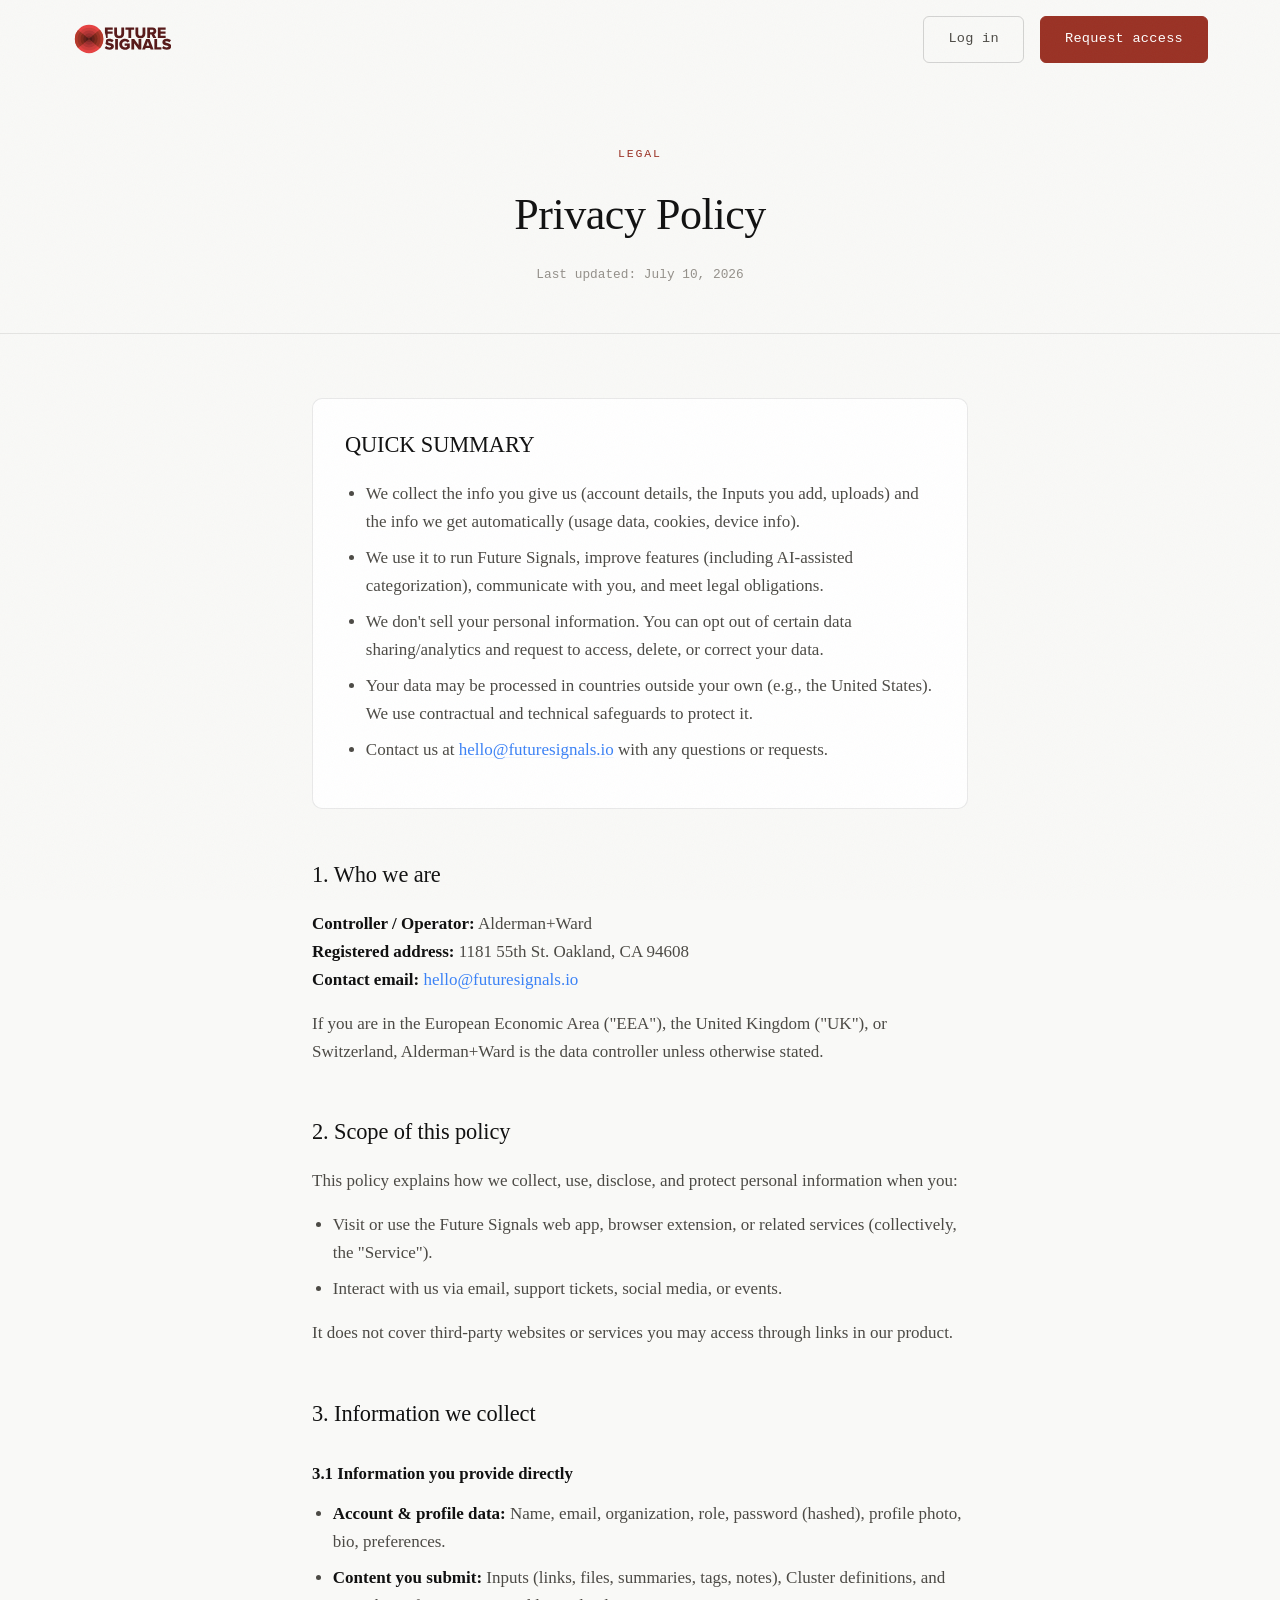
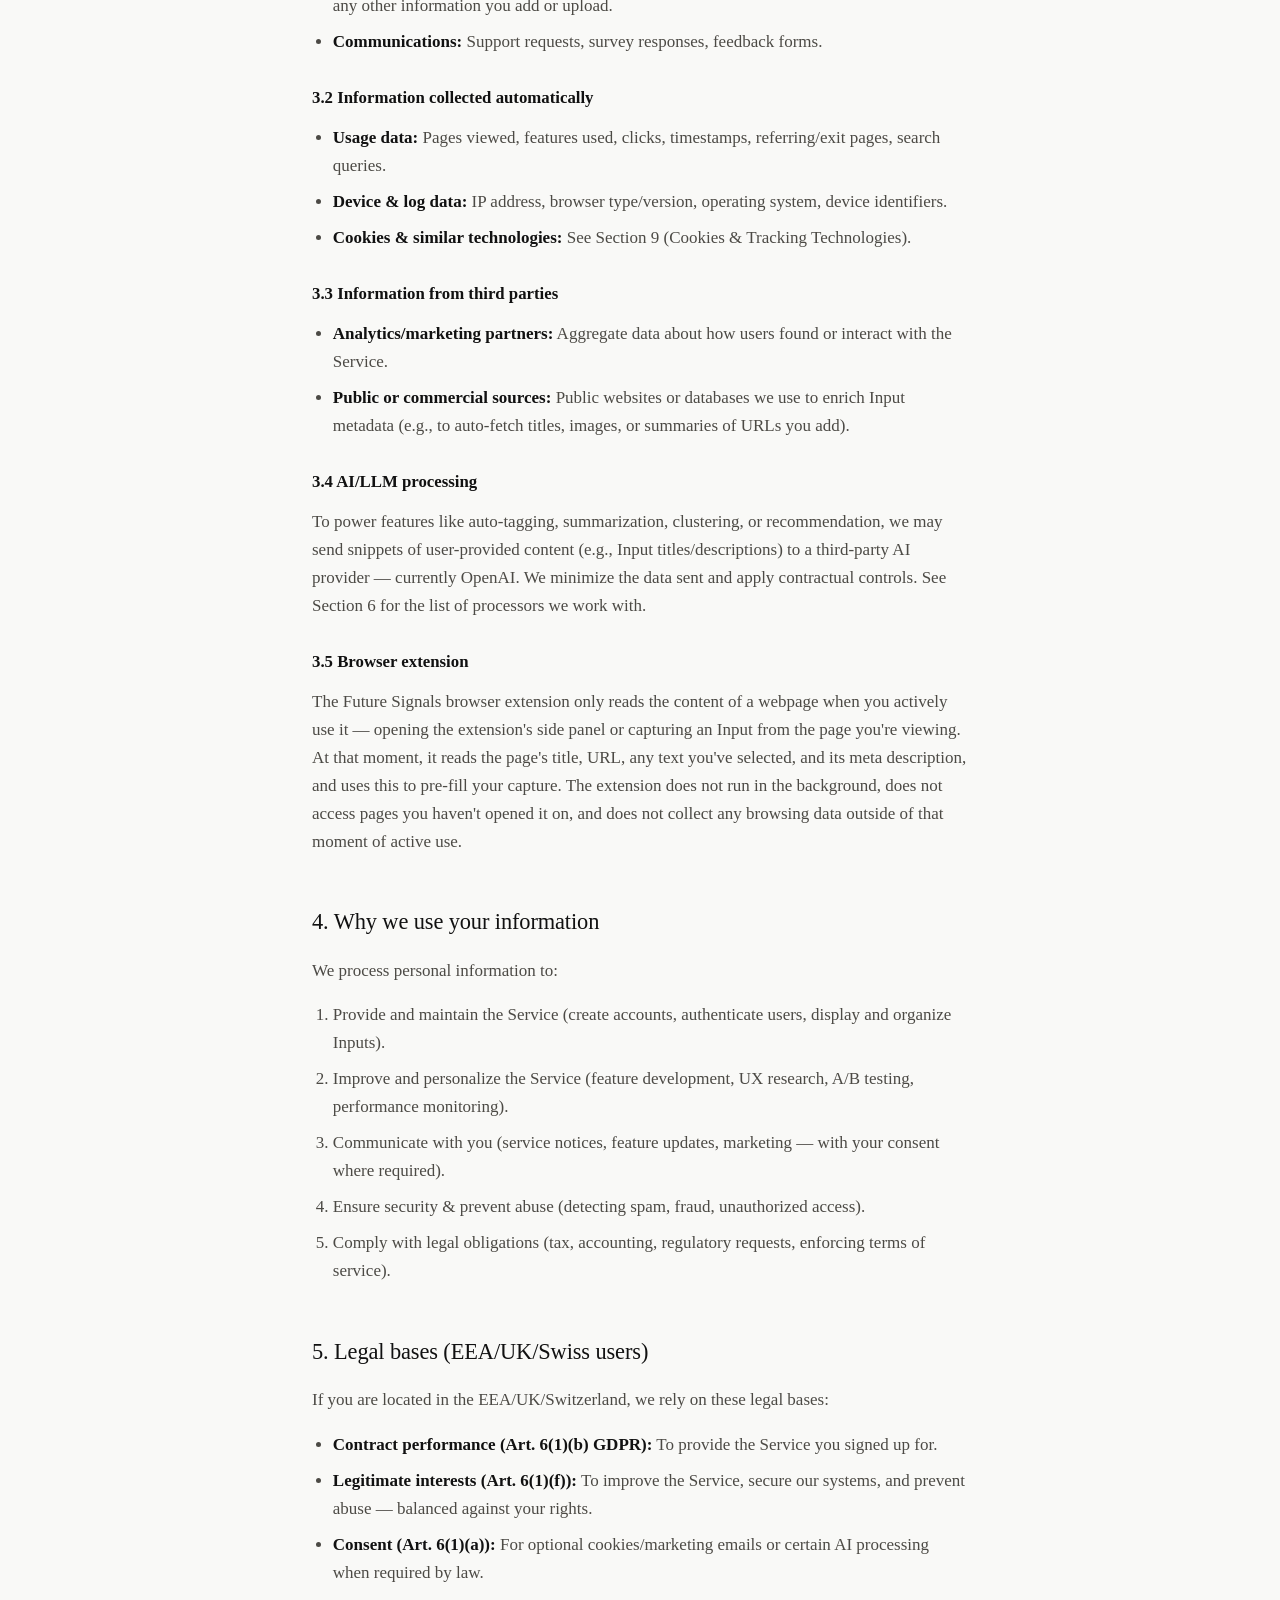
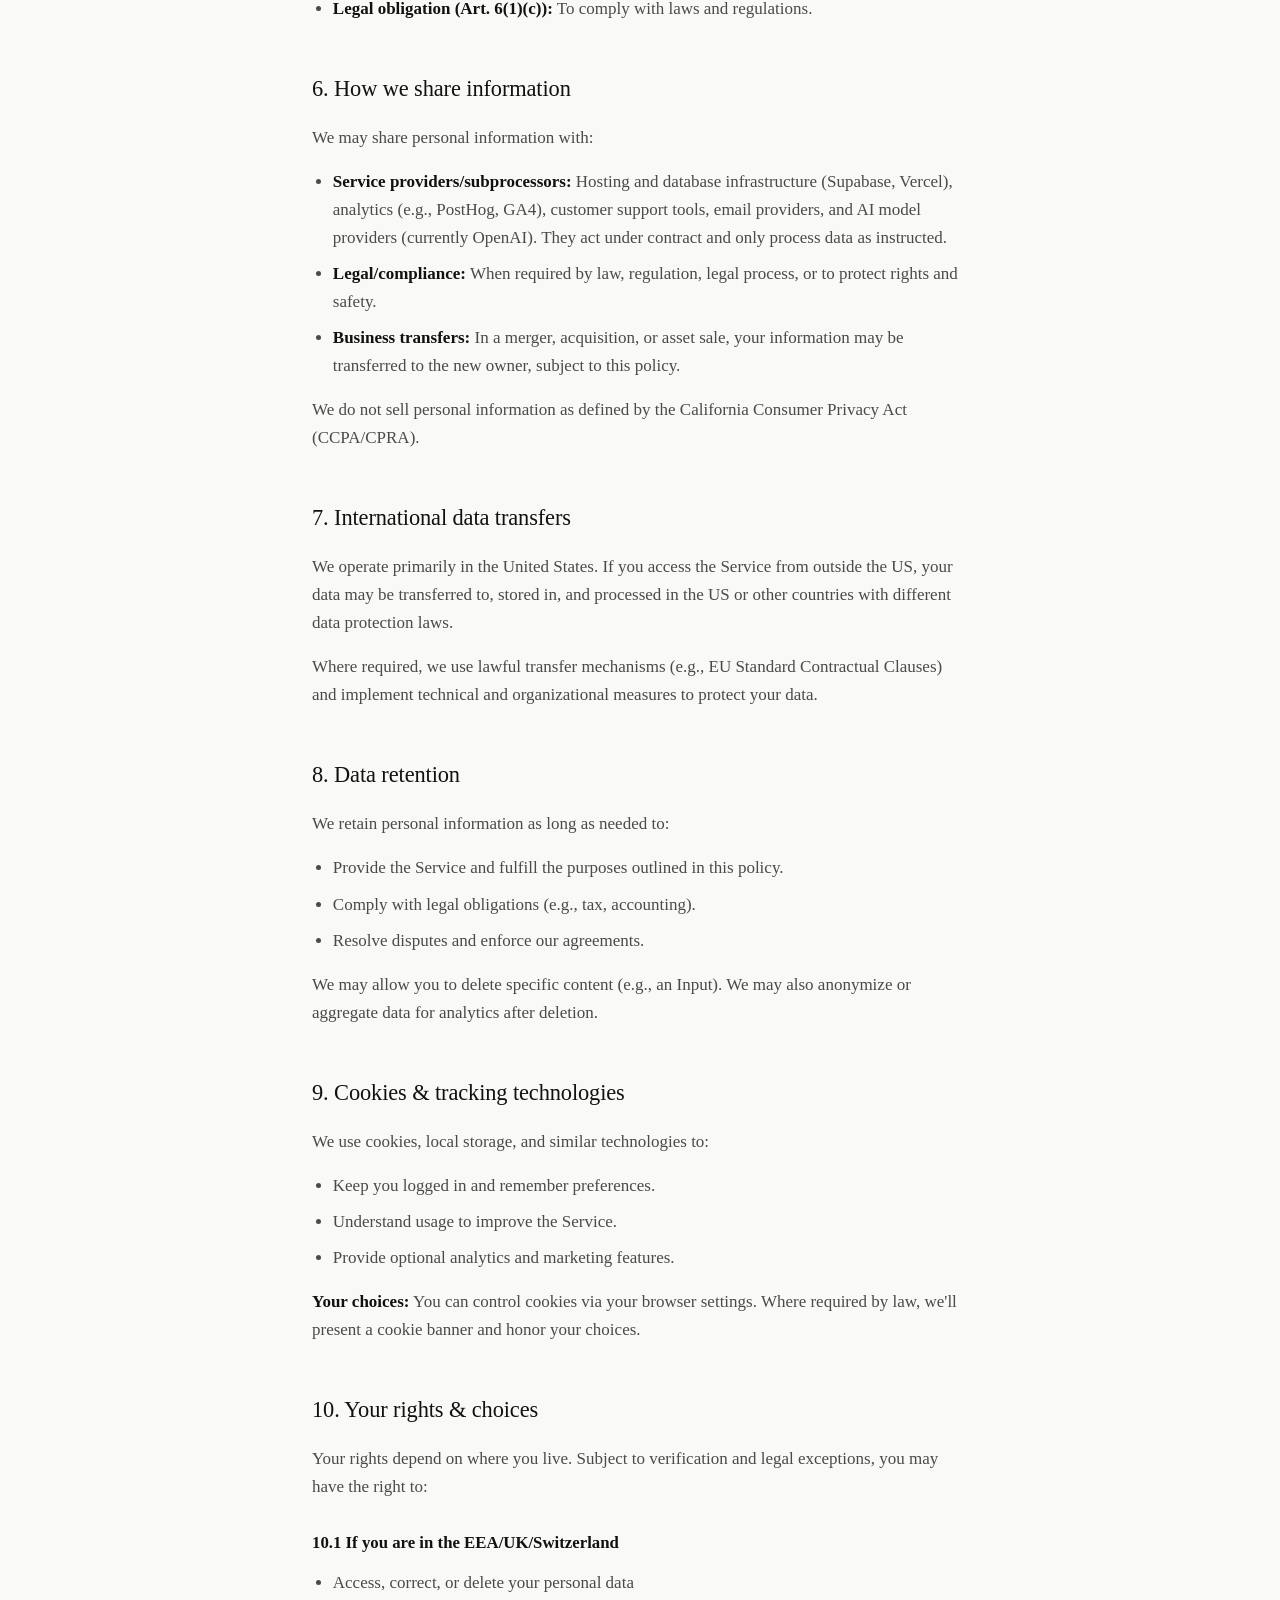
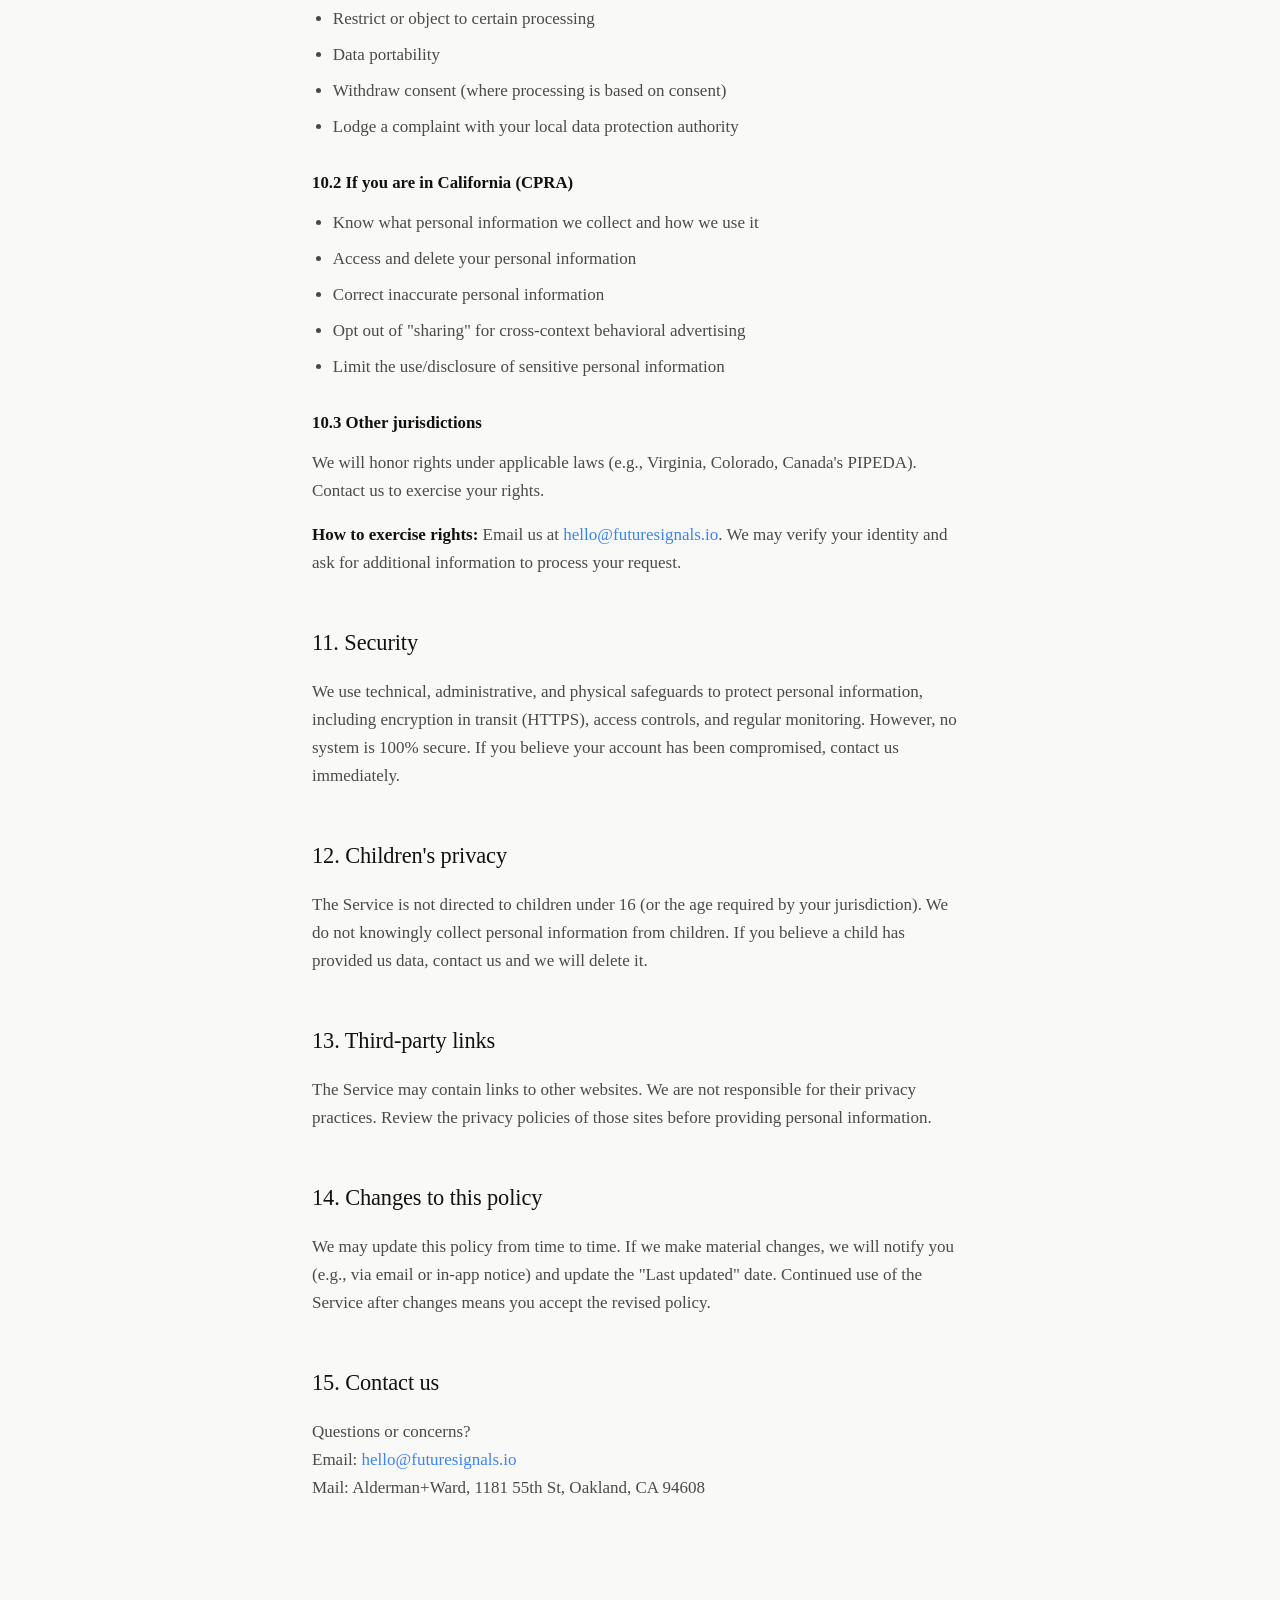
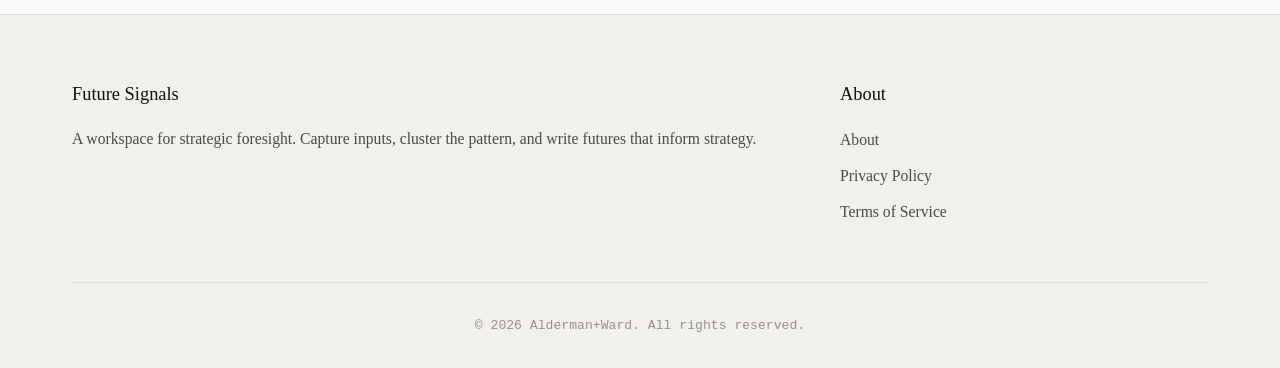
==== privacy-policy.html @ b1421271 "Pre-alpha updates to landing page, privacy policy, and terms of service." ====
<!DOCTYPE html>
<html lang="en">

<head>
    <meta charset="UTF-8">
    <meta name="viewport" content="width=device-width, initial-scale=1.0">
    <title>Privacy Policy — Future Signals</title>
    <meta name="description"
        content="How Future Signals collects, uses, shares, and protects your information." />
    <link rel="canonical" href="https://futuresignals.io/privacy-policy.html" />
    <meta name="robots" content="index, follow" />

    <meta property="og:type" content="website" />
    <meta property="og:site_name" content="Future Signals" />
    <meta property="og:title" content="Privacy Policy — Future Signals" />
    <meta property="og:description" content="How Future Signals collects, uses, shares, and protects your information." />
    <meta property="og:url" content="https://futuresignals.io/privacy-policy.html" />

    <meta name="theme-color" content="#F9F9F7" />
    <link rel="icon" type="image/png" href="favicon/favicon-96x96.png" sizes="96x96" />
    <link rel="icon" type="image/svg+xml" href="favicon/favicon.svg" />
    <link rel="shortcut icon" href="favicon/favicon.ico" />
    <link rel="apple-touch-icon" sizes="180x180" href="favicon/apple-touch-icon.png" />
    <meta name="apple-mobile-web-app-title" content="Future Signals" />
    <link rel="manifest" href="favicon/site.webmanifest" />
    <link rel="stylesheet" href="styles.css" />

    <!-- GA4 base tag -->
    <script async src="https://www.googletagmanager.com/gtag/js?id=G-RRVXQ587R2"></script>
    <script>
        window.dataLayer = window.dataLayer || [];
        function gtag() { dataLayer.push(arguments); }
        window.FS_ENV = 'prod';
        gtag('js', new Date());
        gtag('config', 'G-RRVXQ587R2', {
            'send_page_view': true,
            'custom_map': { 'dimension1': 'env' },
            'linker': { 'domains': ['futuresignals.io', 'app.futuresignals.io'] }
        });
        gtag('set', 'user_properties', { env: window.FS_ENV });
    </script>
</head>

<body>
    <!-- Navigation -->
    <nav class="navbar">
        <div class="nav-container">
            <a href="index.html" class="logo"><img src="images/future_signals_logo_light.svg" alt="Future Signals"></a>
            <div class="nav-buttons">
                <a href="https://app.futuresignals.io/log-in" class="btn btn-outline">Log in</a>
                <a href="mailto:sam@aldermanandward.com?subject=Future%20Signals%20access%20request"
                    class="btn btn-primary">Request access</a>
            </div>
        </div>
    </nav>

    <!-- Page header -->
    <section class="legal-hero">
        <div class="container">
            <span class="eyebrow">Legal</span>
            <h1>Privacy Policy</h1>
            <p class="legal-updated">Last updated: July 10, 2026</p>
        </div>
    </section>

    <!-- Document body -->
    <article class="legal-body">

        <div class="legal-summary">
            <h2>Quick summary</h2>
            <ul>
                <li>We collect the info you give us (account details, the Inputs you add, uploads) and the info we get automatically (usage data, cookies, device info).</li>
                <li>We use it to run Future Signals, improve features (including AI-assisted categorization), communicate with you, and meet legal obligations.</li>
                <li>We don't sell your personal information. You can opt out of certain data sharing/analytics and request to access, delete, or correct your data.</li>
                <li>Your data may be processed in countries outside your own (e.g., the United States). We use contractual and technical safeguards to protect it.</li>
                <li>Contact us at <a href="mailto:hello@futuresignals.io">hello@futuresignals.io</a> with any questions or requests.</li>
            </ul>
        </div>

        <h2>1. Who we are</h2>
        <p><strong>Controller / Operator:</strong> Alderman+Ward<br>
            <strong>Registered address:</strong> 1181 55th St. Oakland, CA 94608<br>
            <strong>Contact email:</strong> <a href="mailto:hello@futuresignals.io">hello@futuresignals.io</a></p>
        <p>If you are in the European Economic Area ("EEA"), the United Kingdom ("UK"), or Switzerland, Alderman+Ward is the data controller unless otherwise stated.</p>

        <h2>2. Scope of this policy</h2>
        <p>This policy explains how we collect, use, disclose, and protect personal information when you:</p>
        <ul>
            <li>Visit or use the Future Signals web app, browser extension, or related services (collectively, the "Service").</li>
            <li>Interact with us via email, support tickets, social media, or events.</li>
        </ul>
        <p>It does not cover third-party websites or services you may access through links in our product.</p>

        <h2>3. Information we collect</h2>

        <h3>3.1 Information you provide directly</h3>
        <ul>
            <li><strong>Account &amp; profile data:</strong> Name, email, organization, role, password (hashed), profile photo, bio, preferences.</li>
            <li><strong>Content you submit:</strong> Inputs (links, files, summaries, tags, notes), Cluster definitions, and any other information you add or upload.</li>
            <li><strong>Communications:</strong> Support requests, survey responses, feedback forms.</li>
        </ul>

        <h3>3.2 Information collected automatically</h3>
        <ul>
            <li><strong>Usage data:</strong> Pages viewed, features used, clicks, timestamps, referring/exit pages, search queries.</li>
            <li><strong>Device &amp; log data:</strong> IP address, browser type/version, operating system, device identifiers.</li>
            <li><strong>Cookies &amp; similar technologies:</strong> See Section 9 (Cookies &amp; Tracking Technologies).</li>
        </ul>

        <h3>3.3 Information from third parties</h3>
        <ul>
            <li><strong>Analytics/marketing partners:</strong> Aggregate data about how users found or interact with the Service.</li>
            <li><strong>Public or commercial sources:</strong> Public websites or databases we use to enrich Input metadata (e.g., to auto-fetch titles, images, or summaries of URLs you add).</li>
        </ul>

        <h3>3.4 AI/LLM processing</h3>
        <p>To power features like auto-tagging, summarization, clustering, or recommendation, we may send snippets of user-provided content (e.g., Input titles/descriptions) to a third-party AI provider — currently OpenAI. We minimize the data sent and apply contractual controls. See Section 6 for the list of processors we work with.</p>

        <h3>3.5 Browser extension</h3>
        <p>The Future Signals browser extension only reads the content of a webpage when you actively use it — opening the extension's side panel or capturing an Input from the page you're viewing. At that moment, it reads the page's title, URL, any text you've selected, and its meta description, and uses this to pre-fill your capture. The extension does not run in the background, does not access pages you haven't opened it on, and does not collect any browsing data outside of that moment of active use.</p>

        <h2>4. Why we use your information</h2>
        <p>We process personal information to:</p>
        <ol>
            <li>Provide and maintain the Service (create accounts, authenticate users, display and organize Inputs).</li>
            <li>Improve and personalize the Service (feature development, UX research, A/B testing, performance monitoring).</li>
            <li>Communicate with you (service notices, feature updates, marketing — with your consent where required).</li>
            <li>Ensure security &amp; prevent abuse (detecting spam, fraud, unauthorized access).</li>
            <li>Comply with legal obligations (tax, accounting, regulatory requests, enforcing terms of service).</li>
        </ol>

        <h2>5. Legal bases (EEA/UK/Swiss users)</h2>
        <p>If you are located in the EEA/UK/Switzerland, we rely on these legal bases:</p>
        <ul>
            <li><strong>Contract performance (Art. 6(1)(b) GDPR):</strong> To provide the Service you signed up for.</li>
            <li><strong>Legitimate interests (Art. 6(1)(f)):</strong> To improve the Service, secure our systems, and prevent abuse — balanced against your rights.</li>
            <li><strong>Consent (Art. 6(1)(a)):</strong> For optional cookies/marketing emails or certain AI processing when required by law.</li>
            <li><strong>Legal obligation (Art. 6(1)(c)):</strong> To comply with laws and regulations.</li>
        </ul>

        <h2>6. How we share information</h2>
        <p>We may share personal information with:</p>
        <ul>
            <li><strong>Service providers/subprocessors:</strong> Hosting and database infrastructure (Supabase, Vercel), analytics (e.g., PostHog, GA4), customer support tools, email providers, and AI model providers (currently OpenAI). They act under contract and only process data as instructed.</li>
            <li><strong>Legal/compliance:</strong> When required by law, regulation, legal process, or to protect rights and safety.</li>
            <li><strong>Business transfers:</strong> In a merger, acquisition, or asset sale, your information may be transferred to the new owner, subject to this policy.</li>
        </ul>
        <p>We do not sell personal information as defined by the California Consumer Privacy Act (CCPA/CPRA).</p>

        <h2>7. International data transfers</h2>
        <p>We operate primarily in the United States. If you access the Service from outside the US, your data may be transferred to, stored in, and processed in the US or other countries with different data protection laws.</p>
        <p>Where required, we use lawful transfer mechanisms (e.g., EU Standard Contractual Clauses) and implement technical and organizational measures to protect your data.</p>

        <h2>8. Data retention</h2>
        <p>We retain personal information as long as needed to:</p>
        <ul>
            <li>Provide the Service and fulfill the purposes outlined in this policy.</li>
            <li>Comply with legal obligations (e.g., tax, accounting).</li>
            <li>Resolve disputes and enforce our agreements.</li>
        </ul>
        <p>We may allow you to delete specific content (e.g., an Input). We may also anonymize or aggregate data for analytics after deletion.</p>

        <h2>9. Cookies &amp; tracking technologies</h2>
        <p>We use cookies, local storage, and similar technologies to:</p>
        <ul>
            <li>Keep you logged in and remember preferences.</li>
            <li>Understand usage to improve the Service.</li>
            <li>Provide optional analytics and marketing features.</li>
        </ul>
        <p><strong>Your choices:</strong> You can control cookies via your browser settings. Where required by law, we'll present a cookie banner and honor your choices.</p>

        <h2>10. Your rights &amp; choices</h2>
        <p>Your rights depend on where you live. Subject to verification and legal exceptions, you may have the right to:</p>

        <h3>10.1 If you are in the EEA/UK/Switzerland</h3>
        <ul>
            <li>Access, correct, or delete your personal data</li>
            <li>Restrict or object to certain processing</li>
            <li>Data portability</li>
            <li>Withdraw consent (where processing is based on consent)</li>
            <li>Lodge a complaint with your local data protection authority</li>
        </ul>

        <h3>10.2 If you are in California (CPRA)</h3>
        <ul>
            <li>Know what personal information we collect and how we use it</li>
            <li>Access and delete your personal information</li>
            <li>Correct inaccurate personal information</li>
            <li>Opt out of "sharing" for cross-context behavioral advertising</li>
            <li>Limit the use/disclosure of sensitive personal information</li>
        </ul>

        <h3>10.3 Other jurisdictions</h3>
        <p>We will honor rights under applicable laws (e.g., Virginia, Colorado, Canada's PIPEDA). Contact us to exercise your rights.</p>
        <p><strong>How to exercise rights:</strong> Email us at <a href="mailto:hello@futuresignals.io">hello@futuresignals.io</a>. We may verify your identity and ask for additional information to process your request.</p>

        <h2>11. Security</h2>
        <p>We use technical, administrative, and physical safeguards to protect personal information, including encryption in transit (HTTPS), access controls, and regular monitoring. However, no system is 100% secure. If you believe your account has been compromised, contact us immediately.</p>

        <h2>12. Children's privacy</h2>
        <p>The Service is not directed to children under 16 (or the age required by your jurisdiction). We do not knowingly collect personal information from children. If you believe a child has provided us data, contact us and we will delete it.</p>

        <h2>13. Third-party links</h2>
        <p>The Service may contain links to other websites. We are not responsible for their privacy practices. Review the privacy policies of those sites before providing personal information.</p>

        <h2>14. Changes to this policy</h2>
        <p>We may update this policy from time to time. If we make material changes, we will notify you (e.g., via email or in-app notice) and update the "Last updated" date. Continued use of the Service after changes means you accept the revised policy.</p>

        <h2>15. Contact us</h2>
        <p class="legal-contact">Questions or concerns?<br>
            Email: <a href="mailto:hello@futuresignals.io">hello@futuresignals.io</a><br>
            Mail: Alderman+Ward, 1181 55th St, Oakland, CA 94608</p>

    </article>

    <!-- Footer -->
    <footer class="footer">
        <div class="container">
            <div class="footer-content">
                <div class="footer-section">
                    <h3>Future Signals</h3>
                    <p>A workspace for strategic foresight. Capture inputs, cluster the pattern,
                        and write futures that inform strategy.</p>
                </div>
                <div class="footer-section">
                    <h3>About</h3>
                    <ul class="footer-links">
                        <li><a href="https://aldermanandward.com">About</a></li>
                        <li><a href="privacy-policy.html">Privacy Policy</a></li>
                        <li><a href="terms-of-service.html">Terms of Service</a></li>
                    </ul>
                </div>
            </div>
            <div class="footer-bottom">
                <p>&copy; 2026 Alderman+Ward. All rights reserved.</p>
            </div>
        </div>
    </footer>

    <script>
        window.addEventListener('scroll', () => {
            const navbar = document.querySelector('.navbar');
            navbar.classList.toggle('scrolled', window.scrollY > 40);
        });
    </script>
</body>

</html>
---- styles.css ----
* {
    margin: 0;
    padding: 0;
    box-sizing: border-box;
}

:root {
    /* Tokens measured directly from the live app (app.futuresignals.io) */
    --bg: #F9F9F7;
    --surface: #FFFFFF;
    --surface-2: #F2F0EA;
    --border: rgba(17, 17, 17, 0.09);
    --border-strong: rgba(17, 17, 17, 0.16);
    --text-heading: #111111;
    --text-body: #4C4A45;
    --text-muted: #6B6860;
    --text-dim: #94908A;

    /* Brand mark colors — from the actual logo ring gradient */
    --maroon: #9A3124;
    --maroon-deep: #4C1916;
    --maroon-bright: #E64242;
    --maroon-soft: rgba(154, 49, 36, 0.08);

    /* App interaction colors — matched to real buttons/links */
    --blue: #3B82F6;
    --blue-hover: #2563EB;
    --blue-soft: #EFF6FF;

    --font-serif: "Newsreader", Georgia, "Times New Roman", serif;
    --font-sans: -apple-system, "system-ui", "Helvetica Neue", system-ui, sans-serif;
    --font-mono: ui-monospace, "SF Mono", Menlo, Consolas, monospace;
}

body {
    font-family: var(--font-serif);
    font-size: 1.0625rem;
    line-height: 1.65;
    color: var(--text-body);
    background: var(--bg);
    overflow-x: hidden;
}

/* Paper grain — barely there, gives the page a physical quality */
body::after {
    content: '';
    position: fixed;
    inset: 0;
    z-index: 9999;
    pointer-events: none;
    opacity: 0.035;
    background-image: url("data:image/svg+xml,%3Csvg xmlns='http://www.w3.org/2000/svg' width='160' height='160'%3E%3Cfilter id='n'%3E%3CfeTurbulence type='fractalNoise' baseFrequency='0.9' numOctaves='2'/%3E%3C/filter%3E%3Crect width='160' height='160' filter='url(%23n)'/%3E%3C/svg%3E");
}

a {
    color: inherit;
}

::selection {
    background: var(--maroon-soft);
    color: var(--maroon-deep);
}

/* Shared structural devices */
.eyebrow {
    display: block;
    text-align: center;
    font-family: var(--font-mono);
    font-size: 0.72rem;
    letter-spacing: 0.16em;
    text-transform: uppercase;
    color: var(--maroon);
    margin-bottom: 1rem;
}

.title-rule {
    width: 44px;
    height: 2px;
    background: var(--maroon);
    margin: 0 auto 3rem;
}

/* Navigation */
.navbar {
    position: fixed;
    top: 0;
    left: 0;
    right: 0;
    background: rgba(249, 249, 247, 0.92);
    backdrop-filter: blur(16px);
    border-bottom: 1px solid transparent;
    z-index: 1000;
    padding: 1rem 0;
    transition: all 0.3s ease;
}

.navbar.scrolled {
    border-bottom-color: var(--border);
}

.nav-container {
    max-width: 1200px;
    margin: 0 auto;
    display: flex;
    justify-content: space-between;
    align-items: center;
    padding: 0 2rem;
}

.logo {
    display: block;
    text-decoration: none;
}

.logo img {
    height: 34px;
    width: auto;
    display: block;
}

.nav-buttons {
    display: flex;
    gap: 1rem;
    align-items: center;
}

.btn {
    padding: 0.7rem 1.5rem;
    border-radius: 6px;
    text-decoration: none;
    font-family: var(--font-mono);
    font-weight: 500;
    letter-spacing: 0.02em;
    transition: all 0.2s ease;
    border: 1px solid transparent;
    cursor: pointer;
    font-size: 0.85rem;
    display: inline-block;
}

.btn-outline {
    color: var(--text-body);
    border-color: var(--border-strong);
    background: transparent;
}

.btn-outline:hover {
    border-color: var(--maroon);
    color: var(--text-heading);
}

.btn-primary {
    background: var(--maroon);
    color: #FFFFFF;
    border-color: var(--maroon);
}

.btn-primary:hover {
    background: var(--maroon-deep);
    border-color: var(--maroon-deep);
    transform: translateY(-1px);
}

/* Hero Section */
.hero {
    min-height: 100vh;
    display: flex;
    align-items: center;
    justify-content: center;
    position: relative;
    background: var(--bg);
    overflow: hidden;
    flex-direction: column;
    gap: 2rem;
    padding-top: 6rem;
}

.hero::before {
    content: '';
    position: absolute;
    inset: 0;
    background-image:
        linear-gradient(rgba(17, 17, 17, 0.06) 1px, transparent 1px),
        linear-gradient(90deg, rgba(17, 17, 17, 0.06) 1px, transparent 1px);
    background-size: 64px 64px;
    -webkit-mask-image: radial-gradient(ellipse 60% 50% at center, black 0%, transparent 75%);
    mask-image: radial-gradient(ellipse 60% 50% at center, black 0%, transparent 75%);
}

.hero-content {
    text-align: center;
    max-width: 820px;
    padding: 2rem;
    position: relative;
    z-index: 2;
}

.hero-content .eyebrow {
    opacity: 0;
    animation: slideUp 0.8s ease-out 0.2s forwards;
}

.hero h1 {
    font-family: var(--font-serif);
    font-size: clamp(2.8rem, 6.5vw, 4.8rem);
    font-weight: 500;
    color: var(--text-heading);
    margin-bottom: 1.5rem;
    line-height: 1.08;
    letter-spacing: -0.015em;
    opacity: 0;
    animation: slideUp 1s ease-out 0.5s forwards;
}

.hero h1 em {
    font-style: italic;
    font-weight: 400;
    color: var(--maroon);
}

.hero .subtitle {
    font-size: 1.2rem;
    color: var(--text-body);
    margin-bottom: 2.5rem;
    max-width: 640px;
    margin-left: auto;
    margin-right: auto;
    opacity: 0;
    animation: slideUp 1s ease-out 0.8s forwards;
}

.hero .btn-primary {
    font-size: 0.95rem;
    padding: 0.95rem 2.25rem;
    opacity: 0;
    animation: slideUp 1s ease-out 1.1s forwards;
}

.hero-caption {
    font-family: var(--font-mono);
    font-size: 0.78rem;
    letter-spacing: 0.02em;
    color: var(--text-dim);
    margin-top: 1rem;
    opacity: 0;
    animation: slideUp 1s ease-out 1.3s forwards;
}

@keyframes slideUp {
    from {
        opacity: 0;
        transform: translateY(30px);
    }

    to {
        opacity: 1;
        transform: translateY(0);
    }
}

/* Hero image appears under headings and fades to transparent */
.hero-image {
    width: min(1100px, 92vw);
    margin: 1rem auto 0;
    position: relative;
    z-index: 2;
    opacity: 0;
    animation: slideUp 1s ease-out 1.5s forwards;
}

.hero-image img {
    display: block;
    width: 100%;
    height: auto;
    -webkit-mask-image: linear-gradient(to bottom, rgba(0, 0, 0, 1) 65%, rgba(0, 0, 0, 0) 100%);
    mask-image: linear-gradient(to bottom, rgba(0, 0, 0, 1) 65%, rgba(0, 0, 0, 0) 100%);
    position: relative;
    z-index: 1;
    border: 1px solid var(--border);
    border-radius: 10px;
}

.frame-corner {
    position: absolute;
    width: 22px;
    height: 22px;
    border-color: var(--maroon);
    border-style: solid;
    z-index: 3;
    pointer-events: none;
}

.corner-tl {
    top: -10px;
    left: -10px;
    border-width: 1.5px 0 0 1.5px;
}

.corner-br {
    bottom: -10px;
    right: -10px;
    border-width: 0 1.5px 1.5px 0;
}

/* Sections */
.section {
    padding: 7rem 0;
    position: relative;
}

.container {
    max-width: 1200px;
    margin: 0 auto;
    padding: 0 2rem;
}

.section-title {
    text-align: center;
    font-family: var(--font-serif);
    font-size: clamp(2rem, 4vw, 2.75rem);
    font-weight: 500;
    color: var(--text-heading);
    margin-bottom: 1.25rem;
    letter-spacing: -0.01em;
    line-height: 1.15;
}

.section-subtitle {
    text-align: center;
    font-size: 1.1rem;
    color: var(--text-body);
    margin-bottom: 1.5rem;
    max-width: 560px;
    margin-left: auto;
    margin-right: auto;
}

/* The Work section — left-aligned, editorial */
.needs {
    background: var(--bg);
    border-top: 1px solid var(--border);
}

.needs .eyebrow,
.needs .section-title {
    text-align: left;
}

.needs .title-rule {
    margin-left: 0;
    margin-right: auto;
}

.needs-list {
    max-width: 720px;
}

.need-item {
    margin-bottom: 3.5rem;
    max-width: 560px;
}

.need-item-offset {
    margin-left: clamp(0px, 12vw, 160px);
}

.need-number {
    display: block;
    font-family: var(--font-mono);
    font-size: 0.72rem;
    letter-spacing: 0.16em;
    text-transform: uppercase;
    color: var(--maroon);
    margin-bottom: 0.75rem;
}

.need-item h3 {
    font-family: var(--font-serif);
    font-size: 1.7rem;
    font-weight: 500;
    font-style: italic;
    color: var(--text-heading);
    margin-bottom: 0.6rem;
    letter-spacing: -0.005em;
}

.need-item p {
    color: var(--text-body);
    line-height: 1.7;
}

.needs-turn {
    max-width: 720px;
    margin-top: 4.5rem;
    padding-top: 2.25rem;
    border-top: 2px solid var(--maroon);
    font-family: var(--font-serif);
    font-size: 1.45rem;
    line-height: 1.5;
    color: var(--text-heading);
    letter-spacing: -0.005em;
}

/* The Practice section — index-style stage list */
.practice {
    background: var(--surface);
    border-top: 1px solid var(--border);
}

.practice-list {
    max-width: 980px;
    margin: 3.5rem auto 0;
    border-top: 1px solid var(--border-strong);
}

.practice-row {
    display: grid;
    grid-template-columns: 72px 240px 1fr;
    gap: 2rem;
    align-items: baseline;
    padding: 1.9rem 0.75rem;
    border-bottom: 1px solid var(--border);
    transition: background 0.25s ease, padding-left 0.25s ease;
}

.practice-row:hover {
    background: var(--maroon-soft);
    padding-left: 1.5rem;
}

.practice-number {
    font-family: var(--font-mono);
    font-size: 0.85rem;
    color: var(--maroon);
    letter-spacing: 0.06em;
}

.practice-name {
    font-family: var(--font-serif);
    font-size: 1.5rem;
    font-weight: 500;
    color: var(--text-heading);
    letter-spacing: -0.005em;
}

.practice-feature {
    display: block;
    margin-top: 0.35rem;
    font-family: var(--font-mono);
    font-size: 0.7rem;
    letter-spacing: 0.08em;
    text-transform: uppercase;
    color: var(--text-dim);
}

.practice-desc {
    color: var(--text-body);
    font-size: 1rem;
    line-height: 1.65;
}

.practice-note {
    max-width: 980px;
    margin: 2rem auto 0;
    padding: 0 0.75rem;
    font-family: var(--font-mono);
    font-size: 0.8rem;
    letter-spacing: 0.02em;
    color: var(--text-muted);
}

/* Principles section — three columns, rule-separated */
.principles {
    background: var(--bg);
    border-top: 1px solid var(--border);
}

.principles-grid {
    display: grid;
    grid-template-columns: repeat(3, 1fr);
    gap: 3rem;
    margin-top: 3.5rem;
}

.principle {
    border-left: 2px solid var(--maroon);
    padding-left: 1.5rem;
}

.principle h3 {
    font-family: var(--font-serif);
    font-size: 1.35rem;
    font-weight: 500;
    color: var(--text-heading);
    margin-bottom: 0.75rem;
    letter-spacing: -0.005em;
}

.principle p {
    color: var(--text-body);
    font-size: 1rem;
    line-height: 1.7;
}

/* Field notes — editorial pull quotes */
.social-proof {
    background: var(--surface-2);
    border-top: 1px solid var(--border);
}

.testimonials {
    display: grid;
    grid-template-columns: repeat(auto-fit, minmax(280px, 1fr));
    gap: 3rem;
    margin-top: 3.5rem;
}

.testimonial {
    position: relative;
    padding-top: 2.5rem;
}

.testimonial::before {
    content: '\201C';
    font-family: var(--font-serif);
    font-size: 4rem;
    line-height: 1;
    color: var(--maroon);
    position: absolute;
    top: -0.25rem;
    left: 0;
}

.testimonial-text {
    font-family: var(--font-serif);
    color: var(--text-heading);
    font-style: italic;
    font-size: 1.35rem;
    line-height: 1.45;
    margin-bottom: 1.5rem;
    letter-spacing: -0.005em;
}

.testimonial-author {
    display: flex;
    align-items: center;
    gap: 1rem;
}

.author-info h4 {
    color: var(--text-heading);
    font-family: var(--font-mono);
    font-weight: 500;
    font-size: 0.82rem;
    letter-spacing: 0.08em;
    text-transform: uppercase;
    margin-bottom: 0.2rem;
}

.author-info p {
    color: var(--text-dim);
    font-size: 0.85rem;
    font-family: var(--font-mono);
}

/* Closing CTA */
.closing {
    background: var(--bg);
    border-top: 1px solid var(--border);
    text-align: center;
}

.closing-copy {
    max-width: 580px;
    margin: 0 auto 2.5rem;
    font-size: 1.15rem;
    line-height: 1.7;
    color: var(--text-body);
}

.closing-cta .btn-primary {
    font-size: 0.95rem;
    padding: 0.95rem 2.25rem;
}

.closing-caption {
    font-family: var(--font-mono);
    font-size: 0.78rem;
    letter-spacing: 0.02em;
    color: var(--text-dim);
    margin-top: 1rem;
}

/* FAQ Section */
.faq {
    background: var(--bg);
    border-top: 1px solid var(--border);
}

.faq-container {
    max-width: 760px;
    margin: 3rem auto 0;
    border-top: 1px solid var(--border-strong);
}

.faq-item {
    border-bottom: 1px solid var(--border);
}

.faq-question {
    width: 100%;
    background: none;
    border: none;
    padding: 1.4rem 0.25rem;
    text-align: left;
    font-size: 1.2rem;
    font-family: var(--font-serif);
    color: var(--text-heading);
    cursor: pointer;
    display: flex;
    justify-content: space-between;
    align-items: center;
    gap: 1.5rem;
    font-weight: 500;
    letter-spacing: -0.005em;
}

.faq-question:hover {
    color: var(--maroon);
}

.faq-icon {
    font-family: var(--font-mono);
    font-size: 0.8rem;
    color: var(--maroon);
    flex-shrink: 0;
}

.faq-answer {
    padding: 0 0.25rem 1.5rem;
    max-width: 640px;
    color: var(--text-body);
    line-height: 1.7;
    display: none;
}

.faq-answer.active {
    display: block;
    animation: fadeIn 0.3s ease;
}

@keyframes fadeIn {
    from {
        opacity: 0;
        transform: translateY(-10px);
    }

    to {
        opacity: 1;
        transform: translateY(0);
    }
}

.faq-icon {
    transition: transform 0.3s ease;
}

.faq-icon.rotated {
    transform: rotate(180deg);
}

/* Footer */
.footer {
    background: var(--surface-2);
    padding: 4rem 0 2rem;
    border-top: 1px solid var(--border);
}

.footer-content {
    display: flex;
    flex-wrap: nowrap;
    gap: 2rem;
    margin-bottom: 3rem;
    overflow-x: visible;
    align-items: flex-start;
}

.footer-section h3 {
    color: var(--text-heading);
    font-family: var(--font-serif);
    font-weight: 500;
    margin-bottom: 1rem;
    font-size: 1.15rem;
}

.footer-section p {
    color: var(--text-body);
    line-height: 1.6;
    margin-bottom: 1rem;
    overflow-wrap: anywhere;
    font-size: 0.98rem;
}

.footer-section {
    flex: 1 1 0;
    min-width: 0;
}

.footer-section:first-child {
    flex: 2 1 0;
}

.footer-section:not(:first-child) {
    flex: 1 1 0;
}

.footer-links {
    list-style: none;
}

.footer-links li {
    margin-bottom: 0.5rem;
}

.footer-links a {
    color: var(--text-body);
    text-decoration: none;
    transition: color 0.2s ease;
    font-size: 0.98rem;
}

.footer-links a:hover {
    color: var(--maroon);
}

.footer-bottom {
    text-align: center;
    padding-top: 2rem;
    border-top: 1px solid var(--border);
    color: var(--text-dim);
    font-family: var(--font-mono);
    font-size: 0.82rem;
}

/* Legal document pages */
.legal-hero {
    padding: 9rem 0 3rem;
    background: var(--bg);
    border-bottom: 1px solid var(--border);
}

.legal-hero .eyebrow {
    margin-bottom: 1rem;
}

.legal-hero h1 {
    text-align: center;
    font-family: var(--font-serif);
    font-size: clamp(2rem, 5vw, 2.75rem);
    font-weight: 500;
    color: var(--text-heading);
    letter-spacing: -0.01em;
    margin-bottom: 0.75rem;
}

.legal-updated {
    text-align: center;
    font-family: var(--font-mono);
    font-size: 0.8rem;
    color: var(--text-dim);
}

.legal-body {
    max-width: 720px;
    margin: 0 auto;
    padding: 4rem 2rem 6rem;
}

.legal-summary {
    background: var(--surface);
    border: 1px solid var(--border);
    border-radius: 10px;
    padding: 1.75rem 2rem;
    margin-bottom: 3rem;
}

.legal-summary h2 {
    font-size: 0.78rem;
    text-transform: uppercase;
    letter-spacing: 0.1em;
    font-family: var(--font-mono);
    color: var(--maroon);
    margin-bottom: 1rem;
    font-weight: 600;
}

.legal-summary ul {
    padding-left: 1.1rem;
}

.legal-summary li {
    margin-bottom: 0.5rem;
    color: var(--text-body);
}

.legal-summary li:last-child {
    margin-bottom: 0;
}

.legal-body h2 {
    font-family: var(--font-serif);
    font-size: 1.4rem;
    font-weight: 500;
    color: var(--text-heading);
    margin: 3rem 0 1rem;
    letter-spacing: -0.005em;
}

.legal-body h2:first-of-type {
    margin-top: 0;
}

.legal-body h3 {
    font-family: var(--font-serif);
    font-size: 1.05rem;
    font-weight: 600;
    color: var(--text-heading);
    margin: 1.75rem 0 0.75rem;
}

.legal-body p {
    margin-bottom: 1rem;
    color: var(--text-body);
}

.legal-body ul,
.legal-body ol {
    margin: 0 0 1rem;
    padding-left: 1.3rem;
    color: var(--text-body);
}

.legal-body li {
    margin-bottom: 0.5rem;
}

.legal-body a {
    color: var(--blue);
    text-decoration: underline;
    text-decoration-color: var(--blue-soft);
    text-underline-offset: 2px;
}

.legal-body a:hover {
    color: var(--blue-hover);
}

.legal-body strong {
    color: var(--text-heading);
    font-weight: 600;
}

.legal-callout {
    background: var(--surface-2);
    border: 1px solid var(--border);
    border-radius: 10px;
    padding: 1.5rem 1.75rem;
    margin: 1.5rem 0;
    font-size: 0.9rem;
    line-height: 1.65;
}

.legal-callout p {
    margin-bottom: 0;
    color: var(--text-muted);
}

.legal-contact {
    color: var(--text-body);
}

/* Responsive */
@media (max-width: 900px) {
    .practice-row {
        grid-template-columns: 56px 1fr;
        gap: 0.75rem 1.5rem;
    }

    .practice-desc {
        grid-column: 2;
    }

    .principles-grid {
        grid-template-columns: 1fr;
        gap: 2.5rem;
    }
}

@media (max-width: 768px) {
    .nav-container {
        padding: 0 1rem;
    }

    .hero {
        padding: 6rem 1rem;
    }

    .hero h1 {
        font-size: 2.5rem;
    }

    .hero .subtitle {
        font-size: 1.05rem;
    }

    .section {
        padding: 4.5rem 0;
    }

    .container {
        padding: 0 1.25rem;
    }

    .section-title {
        font-size: 2rem;
    }

    .need-item-offset {
        margin-left: 0;
    }

    .need-item h3 {
        font-size: 1.45rem;
    }

    .needs-turn {
        font-size: 1.25rem;
    }

    .testimonials {
        grid-template-columns: 1fr;
        gap: 2.5rem;
    }

    .faq-question {
        font-size: 1.05rem;
    }

    .footer-content {
        flex-wrap: wrap;
    }

    .footer-section:first-child {
        flex: 1 1 100%;
    }

    .legal-body {
        padding: 3rem 1.25rem 4rem;
    }
}

/* Scroll animations — hidden state only applies when JS is running (html.js),
   so the page renders fully without JS and in full-page screenshot tools */
html.js .fade-in {
    opacity: 0;
    transform: translateY(24px);
    transition: opacity 0.5s ease, transform 0.5s ease;
}

html.js .fade-in.visible {
    opacity: 1;
    transform: translateY(0);
}

@media (prefers-reduced-motion: reduce) {

    .fade-in,
    .hero h1,
    .hero .subtitle,
    .hero .btn-primary,
    .hero-caption,
    .hero-image,
    .hero-content .eyebrow {
        animation: none !important;
        opacity: 1 !important;
        transform: none !important;
    }
}
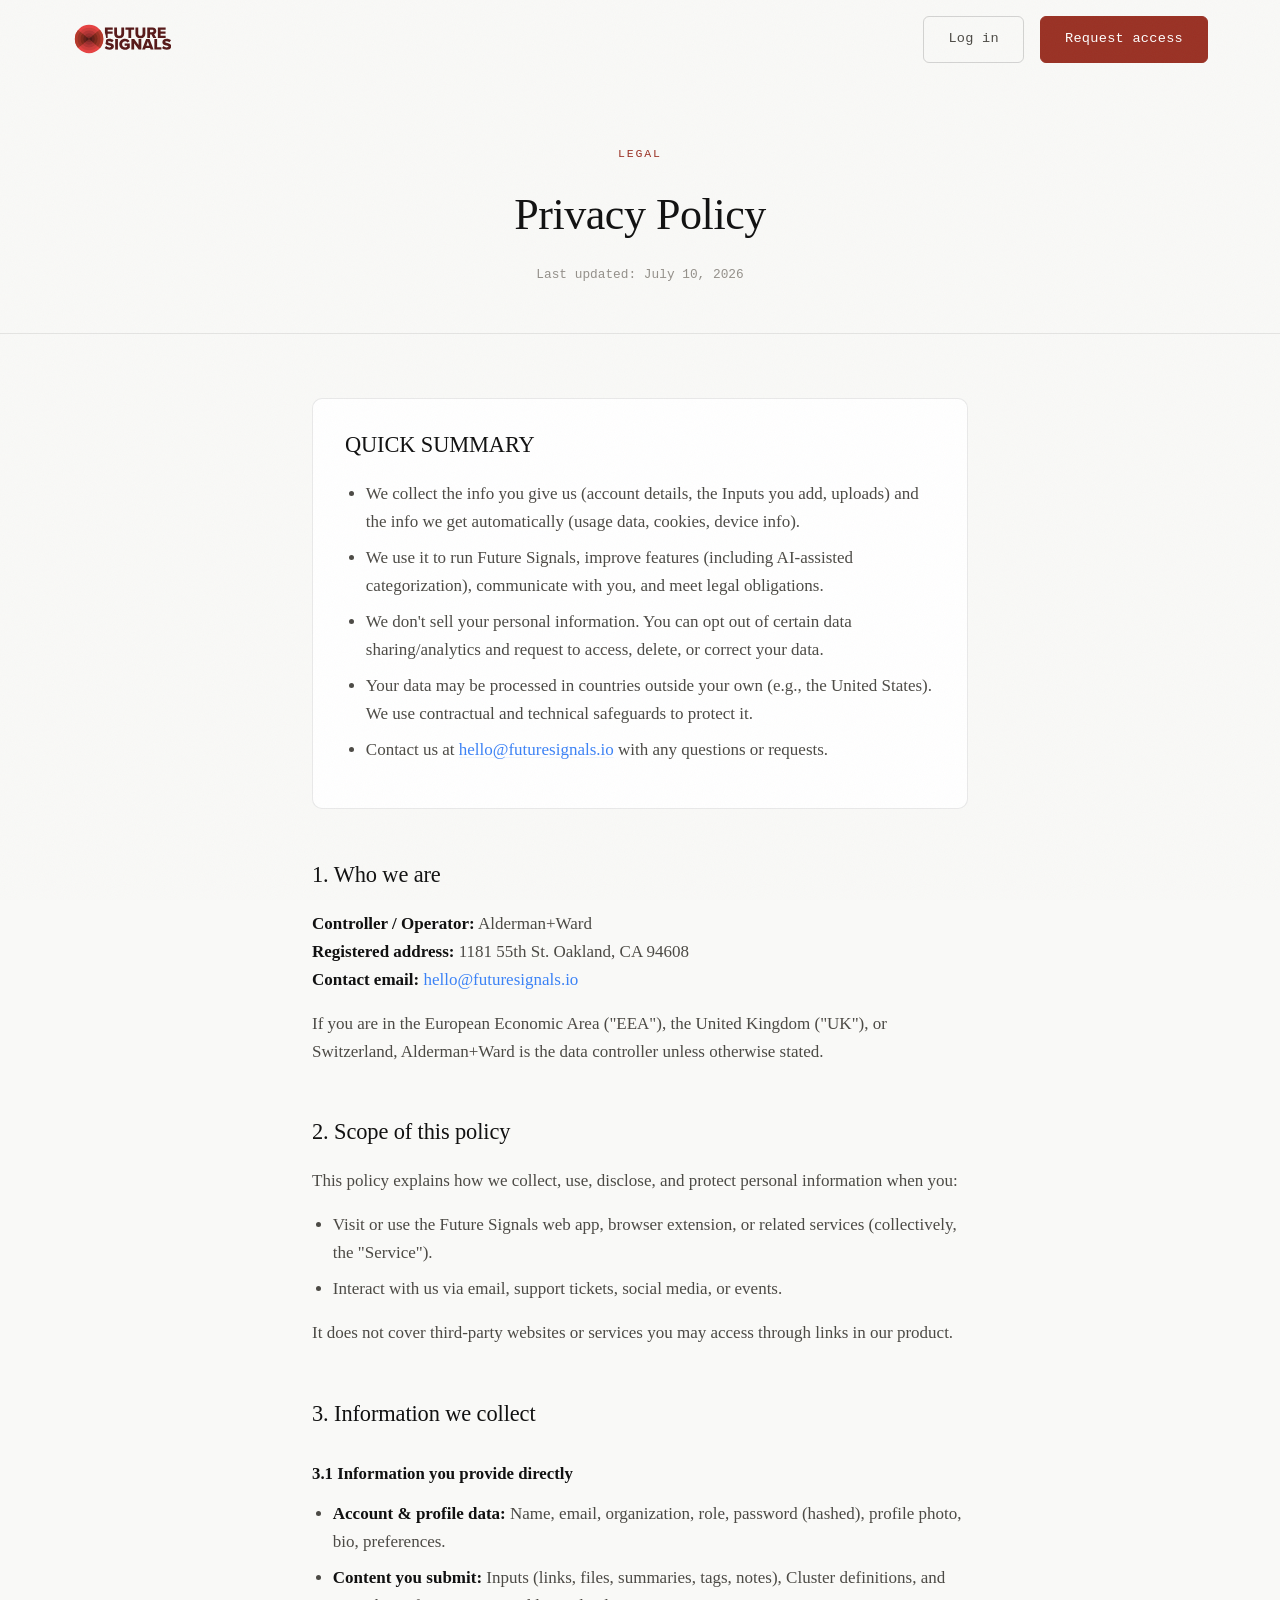
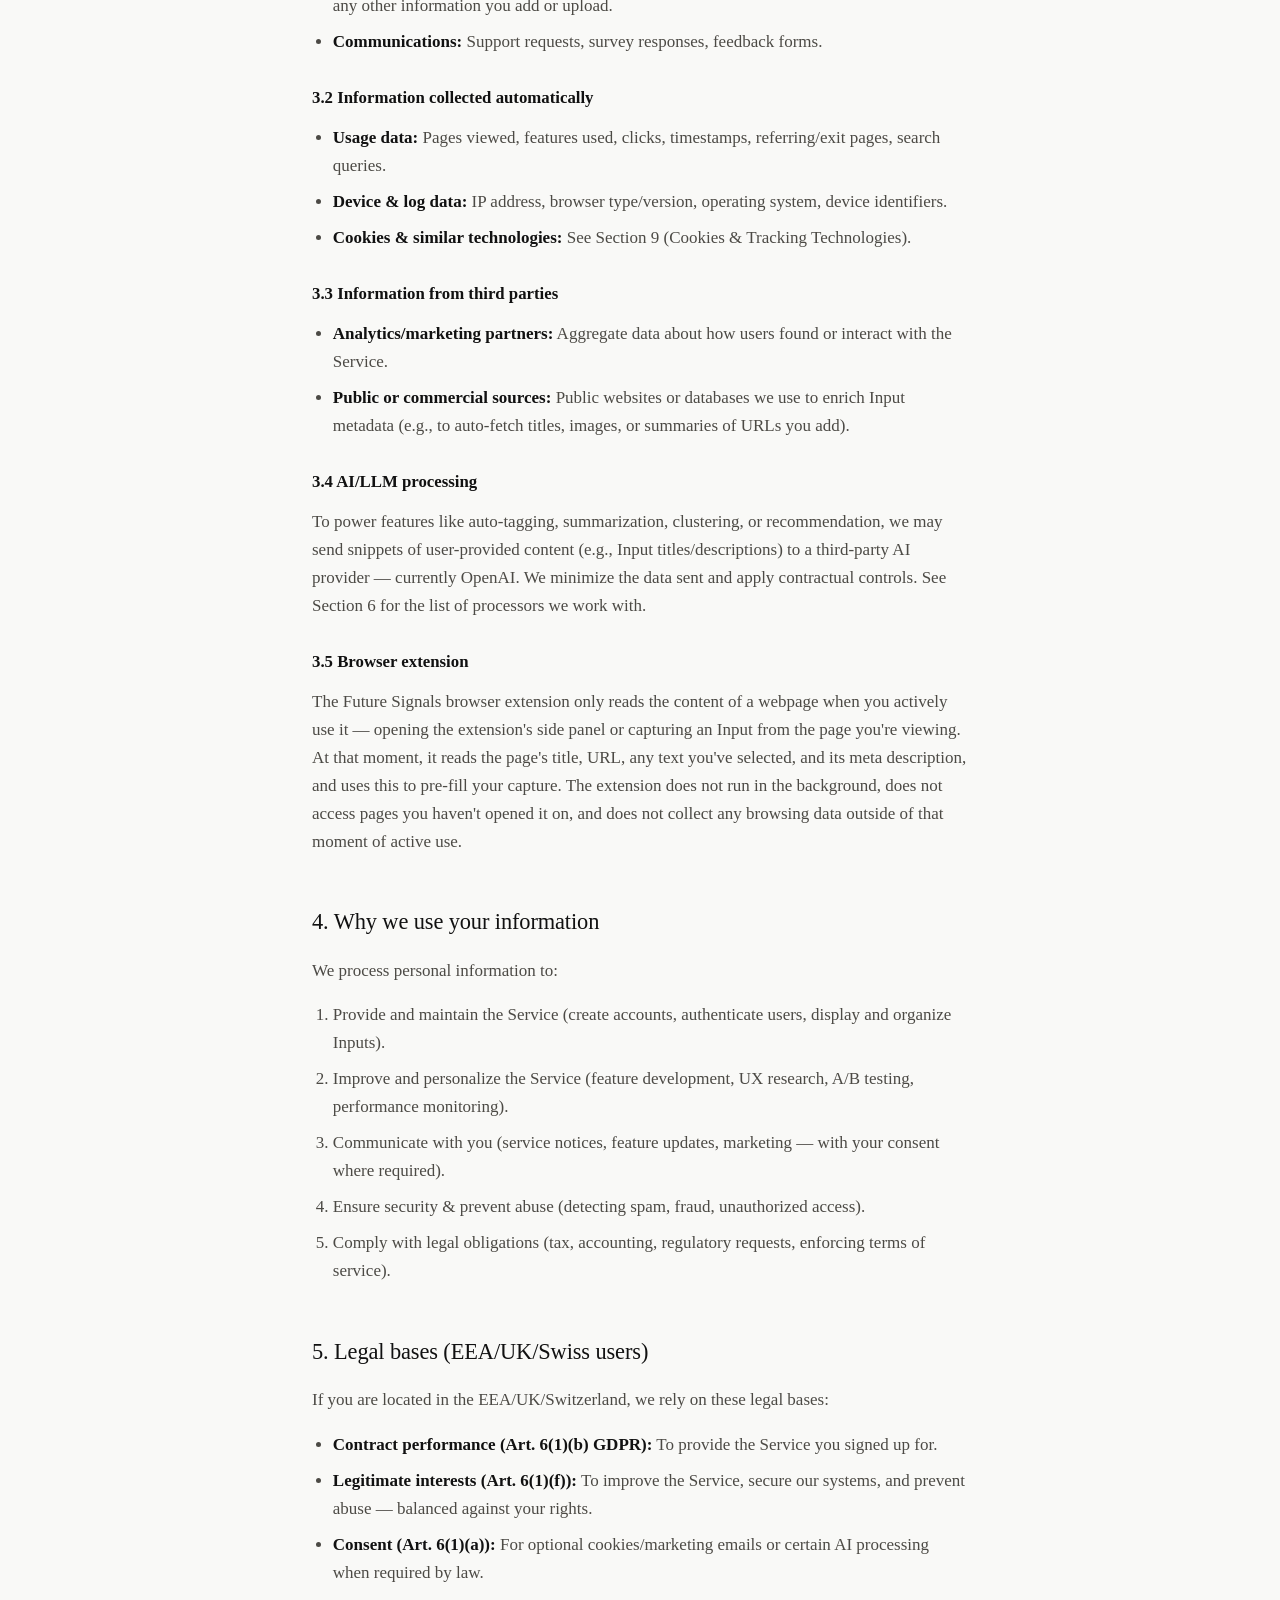
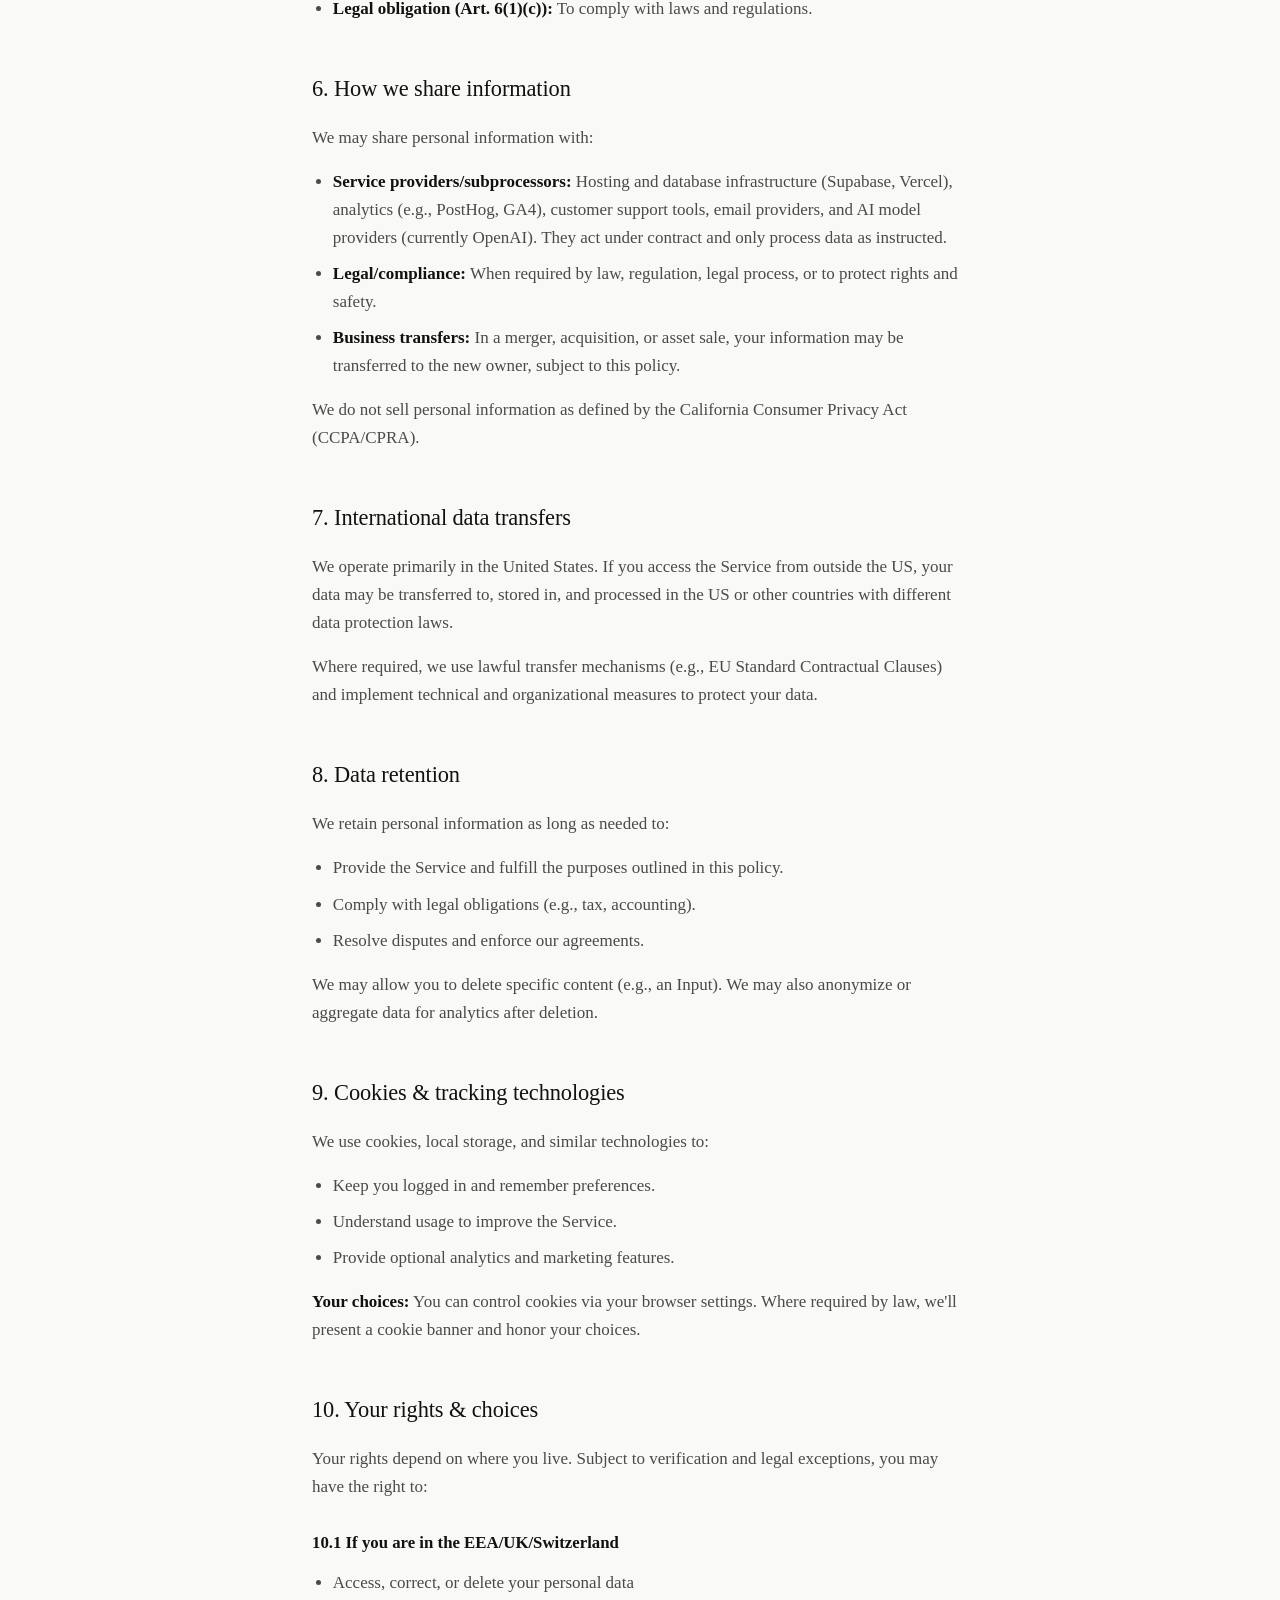
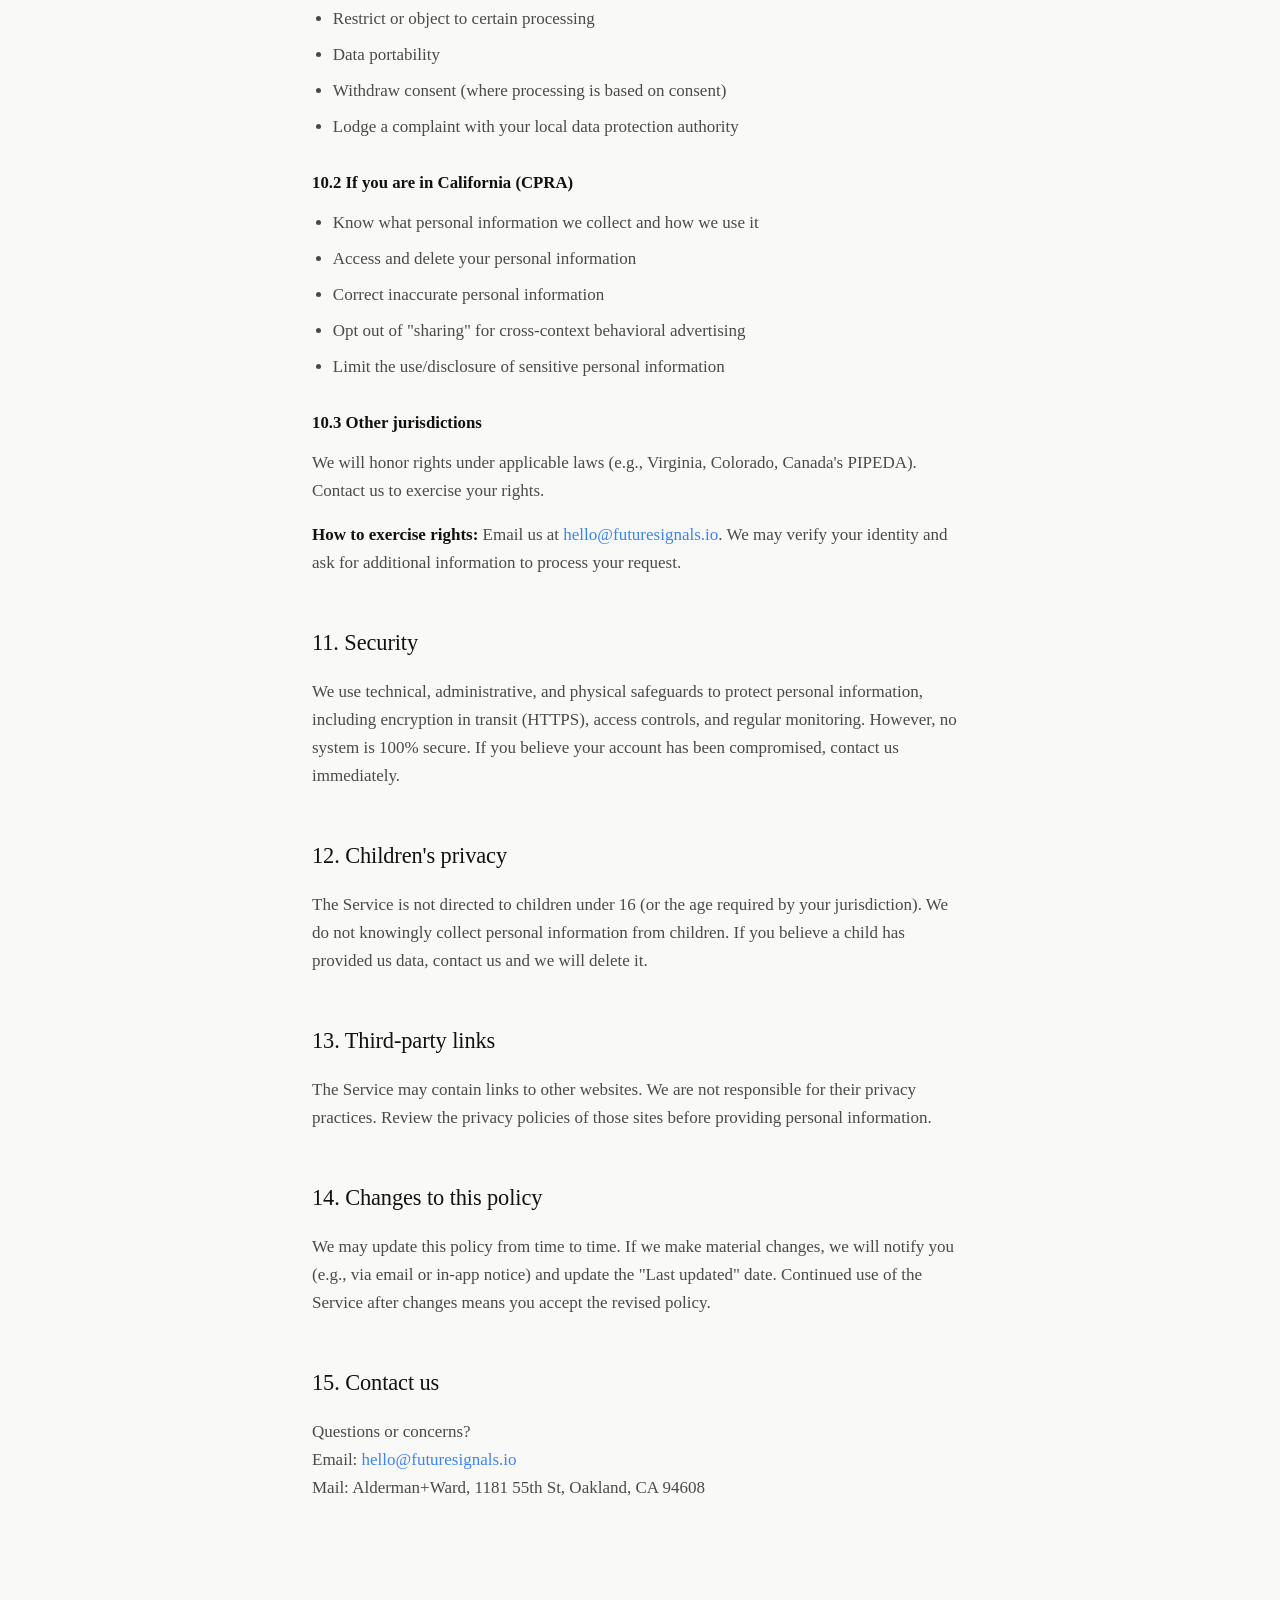
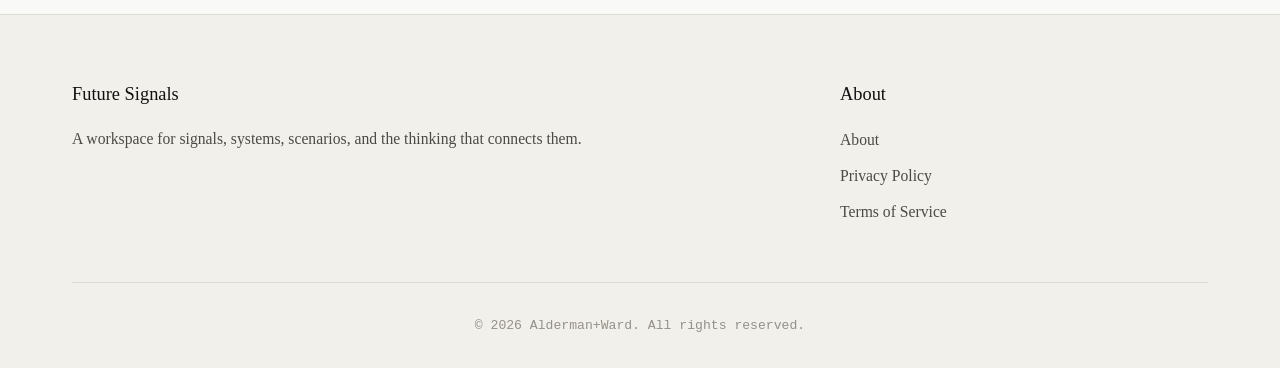
==== commit 86b5f234: "John's copy edits Co-Authored-By: Claude Opus 4.8 <noreply@anthropic.com>" ====
--- a/privacy-policy.html
+++ b/privacy-policy.html
@@ -219,8 +219,7 @@
             <div class="footer-content">
                 <div class="footer-section">
                     <h3>Future Signals</h3>
-                    <p>A workspace for strategic foresight. Capture inputs, cluster the pattern,
-                        and write futures that inform strategy.</p>
+                    <p>A workspace for signals, systems, scenarios, and the thinking that connects them.</p>
                 </div>
                 <div class="footer-section">
                     <h3>About</h3>
